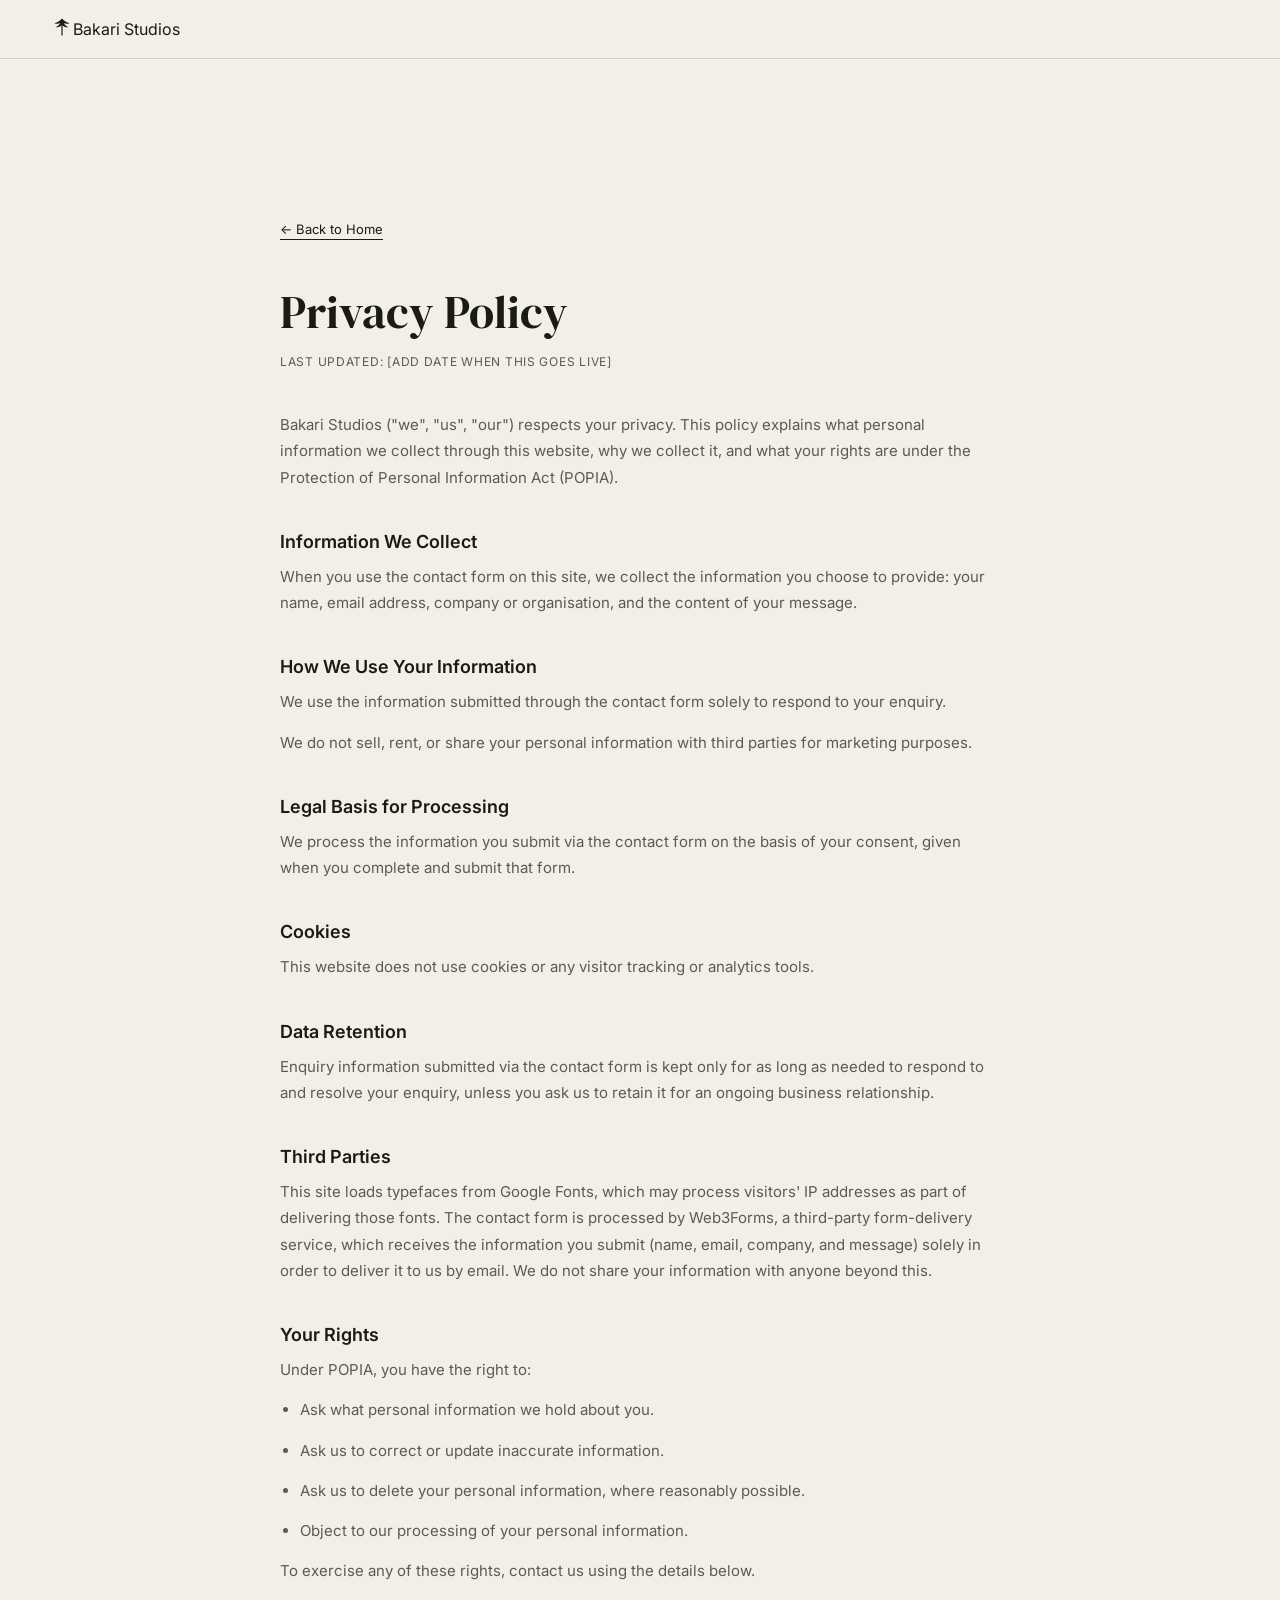
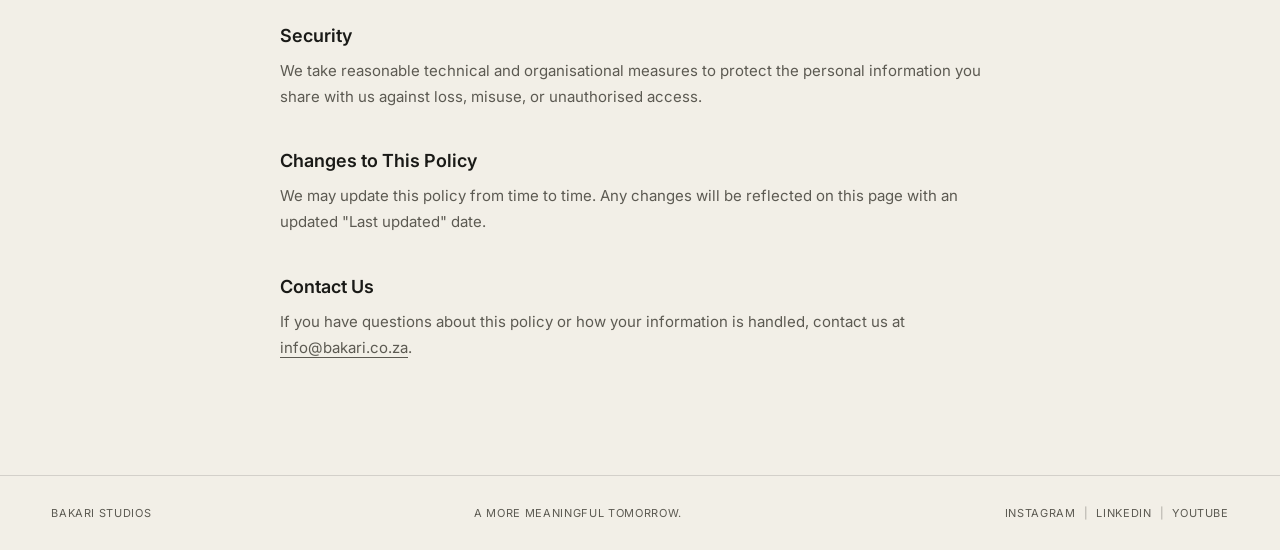
==== privacy-policy.html @ 75ba33b9 "Completed structure, responsiveness, navigation, animations, buttons" ====
<!DOCTYPE html>
<html lang="en">
<head>
<meta charset="UTF-8">
<meta name="viewport" content="width=device-width, initial-scale=1.0">
<title>Privacy Policy — Bakari Studios</title>
<meta name="robots" content="index, follow">
<link rel="preconnect" href="https://fonts.googleapis.com">
<link rel="preconnect" href="https://fonts.gstatic.com" crossorigin>
<link href="https://fonts.googleapis.com/css2?family=DM+Serif+Display&family=Inter:wght@400;500;600;700&display=swap" rel="stylesheet">
<link rel="stylesheet" href="styles.css">
<style>
  .policy-wrap{
    max-width:760px;
    margin:0 auto;
    padding:160px 20px 100px;
  }
  .policy-wrap h1{
    font-family:var(--serif);
    font-weight:400;
    font-size:clamp(32px,4vw,46px);
    margin-bottom:8px;
  }
  .policy-wrap .updated{
    font-size:12px;
    color:var(--ink-soft);
    text-transform:uppercase;
    letter-spacing:0.06em;
    margin-bottom:40px;
  }
  .policy-wrap h2{
    font-family:var(--sans);
    font-weight:600;
    font-size:18px;
    margin:40px 0 12px;
  }
  .policy-wrap p, .policy-wrap li{
    font-size:15px;
    line-height:1.75;
    color:var(--ink-soft);
    margin-bottom:14px;
  }
  .policy-wrap ul{padding-left:20px;margin-bottom:14px;}
  .back-link{
    display:inline-flex;
    align-items:center;
    gap:8px;
    margin-bottom:40px;
    font-size:13px;
    border-bottom:1px solid var(--ink);
    padding-bottom:2px;
  }
</style>
</head>
<body>

<header id="siteHeader" class="scrolled" style="position:relative;">
  <a href="index.html" class="logo">
    <span class="mark">
      <svg width="22" height="22" viewBox="0 0 26 26" fill="none" xmlns="http://www.w3.org/2000/svg">
        <path d="M13 3C10 6 8 8 4 8.5C6.5 9.5 9 9.3 11 8.2C9.8 10.5 8 12 5 13.2C8 13.6 11 12.6 13 10.5C15 12.6 18 13.6 21 13.2C18 12 16.2 10.5 15 8.2C17 9.3 19.5 9.5 22 8.5C18 8 16 6 13 3Z" fill="currentColor"/>
        <line x1="13" y1="9" x2="13" y2="23" stroke="currentColor" stroke-width="1.4"/>
      </svg>
    </span>
    <span class="name-block">
      <span>Bakari</span>
      <span>Studios</span>
    </span>
  </a>
</header>

<main class="policy-wrap">
  <a href="index.html" class="back-link">← Back to Home</a>

  <h1>Privacy Policy</h1>
  <p class="updated">Last updated: [Add date when this goes live]</p>

  <!--
    IMPORTANT — READ BEFORE PUBLISHING:
    This is a plain-language starting point based on general POPIA
    (Protection of Personal Information Act) principles, not a legal
    document. It has not been reviewed by a lawyer. Before this goes
    live for a real client business, it's worth having someone with
    South African data-protection expertise check it, especially the
    sections on legal basis, retention, and cross-border transfer.
  -->

  <p>Bakari Studios ("we", "us", "our") respects your privacy. This policy explains what personal information we collect through this website, why we collect it, and what your rights are under the Protection of Personal Information Act (POPIA).</p>

  <h2>Information We Collect</h2>
  <p>When you use the contact form on this site, we collect the information you choose to provide: your name, email address, company or organisation, and the content of your message.</p>

  <h2>How We Use Your Information</h2>
  <p>We use the information submitted through the contact form solely to respond to your enquiry.</p>
  <p>We do not sell, rent, or share your personal information with third parties for marketing purposes.</p>

  <h2>Legal Basis for Processing</h2>
  <p>We process the information you submit via the contact form on the basis of your consent, given when you complete and submit that form.</p>

  <h2>Cookies</h2>
  <p>This website does not use cookies or any visitor tracking or analytics tools.</p>

  <h2>Data Retention</h2>
  <p>Enquiry information submitted via the contact form is kept only for as long as needed to respond to and resolve your enquiry, unless you ask us to retain it for an ongoing business relationship.</p>

  <h2>Third Parties</h2>
  <p>This site loads typefaces from Google Fonts, which may process visitors' IP addresses as part of delivering those fonts. The contact form is processed by Web3Forms, a third-party form-delivery service, which receives the information you submit (name, email, company, and message) solely in order to deliver it to us by email. We do not share your information with anyone beyond this.</p>

  <h2>Your Rights</h2>
  <p>Under POPIA, you have the right to:</p>
  <ul>
    <li>Ask what personal information we hold about you.</li>
    <li>Ask us to correct or update inaccurate information.</li>
    <li>Ask us to delete your personal information, where reasonably possible.</li>
    <li>Object to our processing of your personal information.</li>
  </ul>
  <p>To exercise any of these rights, contact us using the details below.</p>

  <h2>Security</h2>
  <p>We take reasonable technical and organisational measures to protect the personal information you share with us against loss, misuse, or unauthorised access.</p>

  <h2>Changes to This Policy</h2>
  <p>We may update this policy from time to time. Any changes will be reflected on this page with an updated "Last updated" date.</p>

  <h2>Contact Us</h2>
  <p>If you have questions about this policy or how your information is handled, contact us at <a href="mailto:info@bakari.co.za" style="border-bottom:1px solid var(--ink-soft);">info@bakari.co.za</a>.</p>
</main>

<footer>
  <span>Bakari Studios</span>
  <span>A More Meaningful Tomorrow.</span>
  <span class="socials">
    <a href="#" target="_blank" rel="noopener">Instagram</a>
    <span class="sep">|</span>
    <a href="#" target="_blank" rel="noopener">LinkedIn</a>
    <span class="sep">|</span>
    <a href="#" target="_blank" rel="noopener">YouTube</a>
  </span>
</footer>

</body>
</html>
---- styles.css ----
:root{
  --cream:#f2efe7;
  --cream-deep:#e9e3d6;
  --ink:#1a1a17;
  --ink-soft:#5c5a52;
  --forest:#212f21;
  --forest-deep:#141d15;
  --line:rgba(26,26,23,0.14);
  --off-white:#f5f3ec;
  --sans:'Inter', sans-serif;
  --serif:'DM Serif Display', serif;
  --radius-btn:999px;
  --ease:cubic-bezier(.22,.9,.32,1);
}
*{margin:0;padding:0;box-sizing:border-box;}
html{scroll-behavior:smooth;}
body{
  background:var(--cream);
  color:var(--ink);
  font-family:var(--sans);
  -webkit-font-smoothing:antialiased;
  overflow-x:hidden;
}
a{color:inherit;text-decoration:none;}
img{display:block;max-width:100%;}
button{font-family:inherit;}

.eyebrow{
  font-family:var(--sans);
  font-size:11px;
  letter-spacing:0.14em;
  text-transform:uppercase;
  color:var(--ink-soft);
  font-weight:500;
}

/* Scroll-reveal */
.reveal{
  opacity:0;
  transform:translateY(28px);
  transition:opacity 0.9s var(--ease), transform 0.9s var(--ease);
}
.reveal.in{opacity:1;transform:translateY(0);}
.reveal-delay-1{transition-delay:0.08s;}
.reveal-delay-2{transition-delay:0.16s;}
.reveal-delay-3{transition-delay:0.24s;}

/* ---------- Header ---------- */
header{
  position:fixed;
  top:0; left:0; right:0;
  z-index:100;
  display:flex;
  align-items:center;
  justify-content:space-between;
  padding:26px clamp(20px,4vw,64px);
  background:transparent;
  transition:background 0.4s var(--ease), box-shadow 0.4s var(--ease), padding 0.4s var(--ease);
}
header.scrolled{
  background:rgba(242,239,231,0.92);
  backdrop-filter:blur(10px);
  box-shadow:0 1px 0 var(--line);
  padding:16px clamp(20px,4vw,64px);
}
header.scrolled .logo,
header.scrolled nav.links a:not(.cta-btn){color:var(--ink);}

.logo{
  display:flex;
  align-items:center;
  transition:color 0.4s ease;
}
.logo-img{
  height:34px;
  width:auto;
  display:block;
  /* brightness(0) then invert(1) forces the mark to pure white regardless of
     the source file's own color, so it reads clearly over the dark hero */
  filter:brightness(0) invert(1);
  transition:filter 0.4s ease;
}
header.scrolled .logo-img{
  filter:brightness(0); /* swaps to solid black once the header has a light background */
}
nav.links{display:flex;align-items:center;gap:38px;}
nav.links a:not(.cta-btn){
  font-size:13px;
  letter-spacing:0.03em;
  color:#f5f3ec;
  position:relative;
  padding:2px 0;
  transition:color 0.4s ease;
}
nav.links a:not(.cta-btn)::after{
  content:"";
  position:absolute;left:0;bottom:-2px;
  width:0; height:1px;
  background:currentColor;
  transition:width 0.3s var(--ease);
}
nav.links a:not(.cta-btn):hover::after{width:100%;}
.cta-btn{
  display:inline-flex;
  align-items:center;
  gap:8px;
  background:transparent;
  color:inherit;
  padding:10px 20px;
  border-radius:var(--radius-btn);
  border:1px solid currentColor;
  font-size:12px;
  font-weight:500;
  letter-spacing:0.08em;
  text-transform:uppercase;
  white-space:nowrap;
  transition:transform 0.3s var(--ease), background 0.3s ease, color 0.3s ease;
  cursor:pointer;
}
.cta-btn .arrow{display:inline-block;transition:transform 0.3s var(--ease);}
.cta-btn:hover{transform:translateY(-2px);}
.cta-btn:hover .arrow{transform:translateX(4px);}
header nav.links .cta-btn{color:#f5f3ec;}
header.scrolled nav.links .cta-btn{color:var(--ink);}
.nav-toggle{display:none;}

/* ---------- Hero ---------- */
#home{
  position:relative;
  height:100svh;
  min-height:600px;
  display:flex;
  align-items:flex-end;
  overflow:hidden;
  color:#f5f3ec;
}
.hero-media{position:absolute;inset:0;width:100%;height:100%;}
.hero-media video, .hero-fallback{
  position:absolute;inset:0;width:100%;height:100%;object-fit:cover;
}
.hero-fallback{
  background:
    radial-gradient(140% 100% at 15% 0%, rgba(80,95,68,0.55) 0%, rgba(20,25,17,0) 55%),
    linear-gradient(200deg, #3d4a34 0%, #232b1d 42%, #11150e 100%);
}
#home::after{
  content:"";
  position:absolute; inset:0;
  background:linear-gradient(180deg, rgba(8,10,6,0.18) 0%, rgba(8,10,6,0.35) 55%, rgba(6,8,5,0.78) 100%);
  z-index:1;
}
.hero-eyebrow{
  position:absolute;
  top:118px; left:clamp(20px,4vw,64px);
  z-index:2;
  font-size:11px;
  letter-spacing:0.18em;
  text-transform:uppercase;
  color:rgba(245,243,236,0.85);
}
.hero-inner{
  position:relative;
  z-index:2;
  width:100%;
  padding:0 clamp(20px,4vw,64px) 115px;
  display:flex;
  justify-content:space-between;
  align-items:flex-end;
  gap:40px;
}
.hero-headline{
  font-family:var(--serif);
  font-weight:400;
  font-size:clamp(50px, 9vw, 95px);
  line-height:1.02; 
  max-width:680px;
  letter-spacing:-0.005em;
}
.hero-headline span{display:block;overflow:hidden;}
.hero-headline span em{
  display:block;
  font-style:normal;
  transform:translateY(105%);
  animation:lineUp 1s var(--ease) forwards;
}
.hero-headline span:nth-child(1) em{animation-delay:0.15s;}
.hero-headline span:nth-child(2) em{animation-delay:0.28s;}
.hero-headline span:nth-child(3) em{animation-delay:0.41s;}
@keyframes lineUp{to{transform:translateY(0);}}
.hero-sub{
  font-size:15px;
  line-height:1.6;
  color:rgba(245,243,236,0.82);
  max-width:340px;
  margin-top:24px;
  opacity:0;
  animation:fadeIn 1s var(--ease) forwards;
  animation-delay:0.65s;
}
@keyframes fadeIn{to{opacity:1;}}
.hero-arrow-btn{
  display:inline-flex;
  align-items:center;
  gap:9px;
  margin-top:32px;
  border:1px solid rgba(245,243,236,0.5);
  border-radius:var(--radius-btn);
  padding:10px 20px;
  font-size:12px;
  font-weight:500;
  letter-spacing:0.08em;
  text-transform:uppercase;
  color:#f5f3ec;
  transition:background 0.3s ease, border-color 0.3s ease, transform 0.3s var(--ease);
  opacity:0;
  animation:fadeIn 1s var(--ease) forwards;
  animation-delay:0.8s;
}
.hero-arrow-btn:hover{background:rgba(245,243,236,0.12);border-color:rgba(245,243,236,0.9);transform:translateY(-2px);}
.hero-meta{
  text-align:right;
  font-size:11px;
  line-height:1.8;
  letter-spacing:0.06em;
  text-transform:uppercase;
  color:rgba(245,243,236,0.72);
  max-width:230px;
  opacity:0;
  animation:fadeIn 1s var(--ease) forwards;
  animation-delay:0.9s;
}
.hero-meta .credit{
  margin-top:16px;
  font-size:11px;
  color:rgba(245,243,236,0.5);
  letter-spacing:0.03em;
  text-transform:none;
  line-height:1.6;
}
.scroll-cue{
  position:absolute;
  bottom:26px; left:50%;
  transform:translateX(-50%);
  z-index:2;
  width:1px; height:34px;
  background:rgba(245,243,236,0.4);
  overflow:hidden;
}
.scroll-cue::after{
  content:"";
  position:absolute; top:-100%; left:0;
  width:100%; height:100%;
  background:#f5f3ec;
  animation:cueDrop 2s ease-in-out infinite;
}
@keyframes cueDrop{
  0%{top:-100%;}
  50%{top:0%;}
  100%{top:100%;}
}

/* ---------- Section shell ---------- */
section{padding:120px clamp(20px,4vw,64px);}
.section-inner{max-width:1320px;margin:0 auto;}

/* ---------- About ---------- */

#about{
  background:var(--cream);
}
.about-content{
  max-width:1000px;
}
.about-heading{
  font-family:var(--serif);
  font-weight:300;
  font-size:clamp(40px,5vw,70px);
  line-height:1.06;
  margin-top:40px;
  letter-spacing:-0.015em;
}
.about-copy{
  margin-top:70px;
  max-width:650px;
}
.about-copy p{
  font-size:16px;
  line-height:1.8;
  color:var(--ink-soft);
  max-width:620px;
}
.about-copy .explore{
  display:inline-flex;
  align-items:center;
  gap:8px;
  margin-top:28px;
  font-size:11px;
  font-weight:500;
  letter-spacing:0.08em;
  text-transform:uppercase;
  border-bottom:1px solid var(--ink);
  padding-bottom:4px;
}
.about-copy .explore .arrow{
  transition:transform 0.3s var(--ease);
}
.about-copy .explore:hover .arrow{
  transform:translateX(4px);
}


/* ---------- Services ---------- */

#services{
  background:var(--cream);
  padding-top:40px;
  scroll-margin-top:80px;
}
.services-block{
  max-width:1000px;
}
.service-list-simple{
  list-style:none;
  display:grid;
  grid-template-columns:1fr 1fr;
  column-gap:64px;
  border-bottom:1px solid var(--line);
}
.service-list-simple li{
  padding:18px 0;
  border-top:1px solid var(--line);
}
.service-list-simple li .num{
  font-size:12px;
  font-weight:500;
  letter-spacing:0.08em;
  color:var(--ink-soft);
  margin-right:10px;
  font-variant-numeric:tabular-nums;
}
.service-list-simple li .name{
  font-size:12px;
  font-weight:600;
  letter-spacing:0.08em;
  text-transform:uppercase;
  color:var(--ink);
}
.service-list-simple li .desc{
  display:block;
  margin-top:7px;
  margin-left:26px;
  font-size:13px;
  font-weight:400;
  letter-spacing:0;
  text-transform:none;
  color:var(--ink-soft);
  line-height:1.55;
  max-width:280px;
}

@media(max-width:860px){
  .about-top{grid-template-columns:1fr;gap:36px;padding-bottom:44px;margin-bottom:44px;}
  .service-list-simple{grid-template-columns:1fr;}
}

/* ---------- Work (3-up image grid, matching reference) ---------- */
#work{background:var(--cream);}
.work-head{
  display:flex;
  justify-content:space-between;
  align-items:baseline;
  margin-bottom:36px;
}
.work-head .view-all{
  font-size:11px;
  font-weight:500;
  letter-spacing:0.08em;
  text-transform:uppercase;
  display:inline-flex;
  align-items:center;
  gap:8px;
  color:var(--ink-soft);
  transition:color 0.3s ease;
}
.work-head .view-all .arrow{transition:transform 0.3s var(--ease);}
.work-head .view-all:hover{color:var(--ink);}
.work-head .view-all:hover .arrow{transform:translateX(4px);}

.work-grid{
  display:grid;
  grid-template-columns:repeat(3,1fr);
  gap:20px;
}
.work-card{
  position:relative;
  display:block;
  aspect-ratio:4/5;
  overflow:hidden;
  border-radius:2px;
  background:linear-gradient(160deg,#2b2b26,#131311);
}
.work-card .thumb{
  position:absolute;inset:0;width:100%;height:100%;object-fit:cover;
  transition:transform 0.7s var(--ease);
}
.work-card:hover .thumb{transform:scale(1.05);}
.work-card::after{
  content:"";
  position:absolute;inset:0;
  background:linear-gradient(180deg, rgba(0,0,0,0) 45%, rgba(0,0,0,0.78) 100%);
}
.work-card-info{
  position:absolute; left:0; right:0; bottom:0;
  z-index:2;
  padding:18px 20px;
  display:flex;
  justify-content:space-between;
  align-items:flex-end;
  gap:12px;
  color:#f5f3ec;
}
.work-card-info .title{
  font-size:13px;
  font-weight:700;
  letter-spacing:0.03em;
  text-transform:uppercase;
  margin-bottom:5px;
}
.work-card-info .subtitle{
  font-size:10.5px;
  letter-spacing:0.06em;
  text-transform:uppercase;
  color:rgba(245,243,236,0.75);
}
.play-icon-small{
  flex-shrink:0;
  width:32px; height:32px;
  border-radius:50%;
  border:1px solid rgba(245,243,236,0.7);
  display:flex;
  align-items:center;
  justify-content:center;
  transition:transform 0.3s var(--ease), background 0.3s ease, border-color 0.3s ease;
}
.play-icon-small svg{width:10px;height:10px;margin-left:1.5px;fill:#f5f3ec;}
.work-card:hover .play-icon-small{
  transform:scale(1.12);
  background:rgba(245,243,236,0.18);
  border-color:#f5f3ec;
}

@media(max-width:860px){
  .work-grid{grid-template-columns:1fr;}
}

/* ---------- Our Clients (marquee) ---------- */
#clients{
  background:var(--cream-deep);
  padding-top:88px;
  padding-bottom:88px;
}
.clients-label{max-width:1320px;margin:0 auto 40px;}
.marquee{
  overflow:hidden;
  -webkit-mask-image:linear-gradient(90deg, transparent, #000 8%, #000 92%, transparent);
  mask-image:linear-gradient(90deg, transparent, #000 8%, #000 92%, transparent);
}
.marquee-track{
  display:flex;
  width:max-content;
  animation:scrollLeft 32s linear infinite;
  will-change:transform;
}
.marquee:hover .marquee-track{animation-play-state:paused;}
@keyframes scrollLeft{
  from{transform:translateX(0);}
  to{transform:translateX(-50%);}
}
.client-logo{
  display:flex;
  align-items:center;
  justify-content:center;
  height:128px;
  padding:0 clamp(32px,4.5vw,60px);
  font-family:var(--sans);
  font-weight:700;
  font-size:14px;
  letter-spacing:0.03em;
  text-transform:uppercase;
  color:var(--ink-soft);
  white-space:nowrap;
  opacity:0.85;
}
.client-logo img{
  height:96px;
  width:auto;
}
.client-logo img.needs-invert{
  /* source file is a white mark on transparent — brightness(0) forces it to
     solid black so it reads clearly against this section's light background */
  filter:brightness(0);
}
/* Text placeholders above still stand in for clients whose logo files we
   don't have yet (Denosa, Black Crown). Replace each one the same way once
   supplied, e.g.:
   <div class="client-logo"><img src="assets/logos/denosa.png" alt="Denosa"></div>
   If a supplied file is a white mark on transparent rather than black, add
   class="needs-invert" to the <img> as done for Legends Barber above. */

/* ---------- Editorial CTA (image / dark panel / image) ---------- */
#editorial{padding:0;background:var(--cream);}
.editorial-grid{
  display:grid;
  grid-template-columns:1.1fr 1fr 0.9fr;
  min-height:520px;
}
.editorial-panel{
  position:relative;
  display:flex;
  padding:44px;
  overflow:hidden;
}
.editorial-image{
  align-items:flex-end;
  background:linear-gradient(180deg, rgba(10,12,8,0.05) 40%, rgba(8,10,6,0.72) 100%),
             radial-gradient(120% 90% at 20% 15%, #4a5640 0%, #232b1d 55%, #0f130e 100%);
  color:#f5f3ec;
}
.editorial-image.material{
  background:linear-gradient(180deg, rgba(10,12,8,0.02) 45%, rgba(8,10,6,0.55) 100%),
             radial-gradient(110% 90% at 75% 20%, #5c5346 0%, #2c2620 55%, #131110 100%);
}
.editorial-image .statement{
  font-family:var(--serif);
  font-weight:400;
  font-size:clamp(22px,2.4vw,30px);
  line-height:1.3;
  max-width:280px;
}
.editorial-cta{
  background:linear-gradient(165deg, #26331f 0%, #131c10 100%);
  color:var(--off-white);
  flex-direction:column;
  justify-content:center;
  text-align:left;
}
.editorial-cta .eyebrow{color:rgba(245,243,236,0.65);}
.editorial-cta h3{
  font-family:var(--serif);
  font-weight:400;
  font-size:clamp(28px,3.2vw,40px);
  line-height:1.16;
  margin:16px 0 26px;
}
@media(max-width:960px){
  .editorial-grid{grid-template-columns:1fr;min-height:auto;}
  .editorial-panel{min-height:280px;padding:36px;}
}

/* ---------- Contact ---------- */
#contact{padding:0;background:var(--forest);}
.contact-grid{
  display:grid;
  grid-template-columns:1fr 1.1fr;
  min-height:640px;
}
.contact-left{
  position:relative;
  padding:96px 64px;
  display:flex;
  flex-direction:column;
  justify-content:center;
  color:var(--off-white);
  background:linear-gradient(165deg, #26331f 0%, #141c11 100%);
}
.contact-left .eyebrow{color:rgba(245,243,236,0.65);}
.contact-left h2{
  font-family:var(--serif);
  font-weight:400;
  font-size:clamp(32px,4vw,48px);
  line-height:1.14;
  margin:18px 0 24px;
}
.contact-left p{
  font-size:15px;
  line-height:1.7;
  color:rgba(245,243,236,0.72);
  max-width:360px;
  margin-bottom:32px;
}
.contact-left .direct-email{
  margin-top:28px;
  font-size:13px;
  line-height:1.8;
  color:rgba(245,243,236,0.55);
}
.contact-left .direct-email a{
  border-bottom:1px solid rgba(245,243,236,0.4);
  padding-bottom:1px;
}

.contact-right{
  background:var(--off-white);
  padding:96px 64px;
  display:flex;
  align-items:center;
}
form.contact-form{width:100%;max-width:440px;}
.form-row{margin-bottom:26px;}
.form-row label{
  display:block;
  font-size:11px;
  letter-spacing:0.08em;
  text-transform:uppercase;
  color:var(--ink-soft);
  margin-bottom:10px;
}
.form-row input, .form-row textarea{
  width:100%;
  border:none;
  border-bottom:1px solid var(--line);
  background:transparent;
  font-family:var(--sans);
  font-size:15px;
  color:var(--ink);
  padding:8px 2px;
  transition:border-color 0.3s ease;
}
.form-row textarea{resize:vertical;min-height:70px;}
.form-row input:focus, .form-row textarea:focus{
  outline:none;
  border-bottom-color:var(--ink);
}
.form-row input::placeholder, .form-row textarea::placeholder{color:rgba(26,26,23,0.32);}
.form-submit{
  margin-top:8px;
  background:transparent;
  color:var(--ink);
  border:1px solid var(--ink);
  border-radius:var(--radius-btn);
  padding:11px 24px;
  font-size:12px;
  font-weight:500;
  letter-spacing:0.08em;
  text-transform:uppercase;
  cursor:pointer;
  display:inline-flex;
  align-items:center;
  gap:8px;
  transition:background 0.3s ease, color 0.3s ease, transform 0.3s var(--ease);
}
.form-submit .arrow{display:inline-block;transition:transform 0.3s var(--ease);}
.form-submit:hover{background:var(--ink);color:var(--off-white);transform:translateY(-2px);}
.form-submit:hover .arrow{transform:translateX(4px);}
.form-status{
  margin-top:16px;
  font-size:13px;
  line-height:1.6;
  min-height:1.2em;
}
.form-status.success{color:#3a6b3a;}
.form-status.error{color:#a1453a;}
.form-submit:disabled{opacity:0.6;cursor:default;}

@media(max-width:900px){
  .contact-grid{grid-template-columns:1fr;min-height:auto;}
  .contact-left, .contact-right{padding:64px clamp(20px,6vw,64px);}
}

/* ---------- Footer ---------- */
footer{
  background:var(--cream);
  padding:30px clamp(20px,4vw,64px);
  display:flex;
  justify-content:space-between;
  align-items:center;
  border-top:1px solid var(--line);
  font-size:11px;
  letter-spacing:0.06em;
  text-transform:uppercase;
  color:var(--ink-soft);
  flex-wrap:wrap;
  gap:14px;
}
footer span{font-family:var(--sans);}
footer .socials{display:flex;gap:8px;align-items:center;}
footer .socials a:hover{color:var(--ink);}
footer .socials .sep{opacity:0.5;}
.work-page {
  background: var(--cream);
}


/* ---------- Work Hero ---------- */

.work-hero {
  min-height: 68vh;
  padding: 180px clamp(20px, 4vw, 64px) 100px;
  display: flex;
  align-items: flex-end;
  background: var(--cream);
}
.work-hero-inner {
  width: 100%;
  max-width: 1320px;
  margin: 0 auto;
}
.work-page-heading {
  font-family: var(--serif);
  font-weight: 400;
  font-size: clamp(50px, 8vw, 100px);
  line-height: 0.98;
  letter-spacing: -0.02em;
  margin-top: 34px;
  max-width: 900px;
}
.work-page-intro {
  max-width: 430px;
  margin-top: 38px;
  margin-left: auto;
  margin-right: 10%;
  font-size: 15px;
  line-height: 1.7;
  color: var(--ink-soft);
}

/* ---------- All Work ---------- */

.all-work {
  padding-top: 80px;
  background: var(--cream-deep);
}
.all-work-inner {
  max-width: 1320px;
  margin: 0 auto;
}
.all-work-heading {
  margin-bottom: 40px;
}

/* ---------- Project Grid ---------- */

.all-work-grid {
  display: grid;
  grid-template-columns: repeat(2, 1fr);
  gap: 70px 24px;
}


/* ---------- Project Card ---------- */

.large-work-card {
  display: block;
  color: var(--ink);
}

.large-work-image {
  position: relative;
  width: 100%;
  aspect-ratio: 4 / 5;
  overflow: hidden;
  background: #25251f;
}

.large-work-image img {
  width: 100%;
  height: 100%;
  object-fit: cover;
  transition: transform 0.8s var(--ease);
}

.large-work-card:hover .large-work-image img {
  transform: scale(1.04);
}


/* Temporary visual backgrounds
   Replace these with real project images later. */

.legends-image {
  background:
    linear-gradient(
      160deg,
      #3a2f26 0%,
      #211b17 50%,
      #12100e 100%
    );
}

.fat-cats-image {
  background:
    linear-gradient(
      160deg,
      #263528 0%,
      #172219 50%,
      #0d120e 100%
    );
}


/* ---------- Project Information ---------- */

.large-work-info {
  display: flex;
  justify-content: space-between;
  align-items: flex-start;
  gap: 20px;
  padding: 20px 2px 0;
}
.project-number {
  display: block;
  font-size: 10px;
  letter-spacing: 0.1em;
  color: var(--ink-soft);
  margin-bottom: 10px;
}
.large-work-info h2 {
  font-family: var(--serif);
  font-weight: 400;
  font-size: clamp(25px, 3vw, 38px);
  line-height: 1.05;
}
.large-work-info p {
  margin-top: 8px;
  font-size: 11px;
  letter-spacing: 0.07em;
  text-transform: uppercase;
  color: var(--ink-soft);
}
.project-arrow {
  display: flex;
  align-items: center;
  justify-content: center;
  width: 40px;
  height: 40px;
  border: 1px solid var(--line);
  border-radius: 50%;
  flex-shrink: 0;
  font-size: 16px;
  transition:
    transform 0.3s var(--ease),
    background 0.3s ease;
}
.large-work-card:hover .project-arrow {
  transform: translate(3px, -3px);
  background: var(--cream);
}


/* ---------- Work CTA ---------- */

.work-cta {
  background: var(--forest);
  color: var(--off-white);
  padding: 150px clamp(20px, 4vw, 64px);
}
.work-cta-inner {
  max-width: 1320px;
  margin: 0 auto;
}
.work-cta .eyebrow {
  color: rgba(245,243,236,0.6);
}
.work-cta h2 {
  font-family: var(--serif);
  font-weight: 400;
  font-size: clamp(40px, 6vw, 80px);
  line-height: 1.02;
  letter-spacing: -0.015em;
  margin: 28px 0 42px;
  max-width: 900px;
}
.work-cta .cta-btn {
  color: var(--off-white);
}


/* ---------- Work Page Header ---------- */

/*
   The Work page starts with a cream background rather than
   the dark homepage hero, so the header needs dark text.
*/

.work-page header {
  background: rgba(242,239,231,0.92);
  backdrop-filter: blur(10px);
  box-shadow: 0 1px 0 var(--line);
  padding: 16px clamp(20px,4vw,64px);
}

.work-page header .logo-img {
  filter: brightness(0);
}
.work-page header nav.links a:not(.cta-btn) {
  color: var(--ink);
}
.work-page header nav.links .cta-btn {
  color: var(--ink);
}


/* ---------- Work Page Mobile ---------- */

@media (max-width: 860px) {

  .work-hero {
    min-height: 65vh;
    padding: 150px 20px 70px;
  }
  .work-page-heading {
    font-size: clamp(54px, 15vw, 78px);
  }
  .work-page-intro {
    margin: 34px 0 0;
    max-width: 340px;
  }
  .all-work {
    padding-top: 60px;
  }
  .all-work-grid {
    grid-template-columns: 1fr;
    gap: 55px;
  }
  .large-work-info h2 {
    font-size: 30px;
  }
  .work-cta {
    padding: 100px 20px;
  }
  .work-cta h2 {
    font-size: clamp(45px, 12vw, 65px);
  }
}

/* ---------- Mobile header / nav ---------- */
@media (max-width:860px){
  nav.links{
    position:fixed;
    top:0; right:0;
    height:100vh;
    width:min(80vw,340px);
    background:var(--cream);
    flex-direction:column;
    align-items:flex-start;
    justify-content:center;
    gap:28px;
    padding:40px 34px;
    transform:translateX(100%);
    transition:transform 0.4s var(--ease);
    box-shadow:-10px 0 34px rgba(0,0,0,0.1);
  }
  nav.links.open{transform:translateX(0);}
  nav.links a:not(.cta-btn){font-size:19px;color:var(--ink) !important;}
  nav.links .cta-btn{margin-top:14px;color:var(--ink) !important;}
  .nav-toggle{
    display:flex;flex-direction:column;gap:5px;
    background:none;border:none;cursor:pointer;
    z-index:110;padding:6px;
  }
  .nav-toggle span{width:22px;height:1.5px;background:#f5f3ec;display:block;transition:transform 0.3s ease, opacity 0.3s ease, background 0.3s ease;}
  header.scrolled .nav-toggle span{background:var(--ink);}
  .nav-toggle.forced-dark span{background:var(--ink);}
  .nav-toggle.open span{background:var(--ink) !important;}
  .nav-toggle.open span:nth-child(1){transform:translateY(6.5px) rotate(45deg);}
  .nav-toggle.open span:nth-child(2){opacity:0;}
  .nav-toggle.open span:nth-child(3){transform:translateY(-6.5px) rotate(-45deg);}

  section{padding:80px 20px;}
  .hero-inner{ flex-direction:column;align-items:flex-start;gap:24px;padding-bottom:80px;}
  .hero-meta{text-align:left;}
  .hero-eyebrow{top:96px;}
}

@media (prefers-reduced-motion:reduce){
  html{scroll-behavior:auto;}
  .marquee-track{animation:none;}
  .hero-headline span em{animation:none;transform:none;}
  .hero-sub,.hero-arrow-btn,.hero-meta{animation:none;opacity:1;}
  .reveal{opacity:1;transform:none;transition:none;}
  *{transition:none !important;}
}

/* ---------- Mobile About / Services ---------- */

@media(max-width:860px){

  .about-heading{
    font-size:clamp(40px,10vw,58px);
  }

  .about-copy{
    margin-top:42px;
  }

  #services{
    padding-top:20px;
  }

  .service-list-simple{
    grid-template-columns:1fr;
  }

}
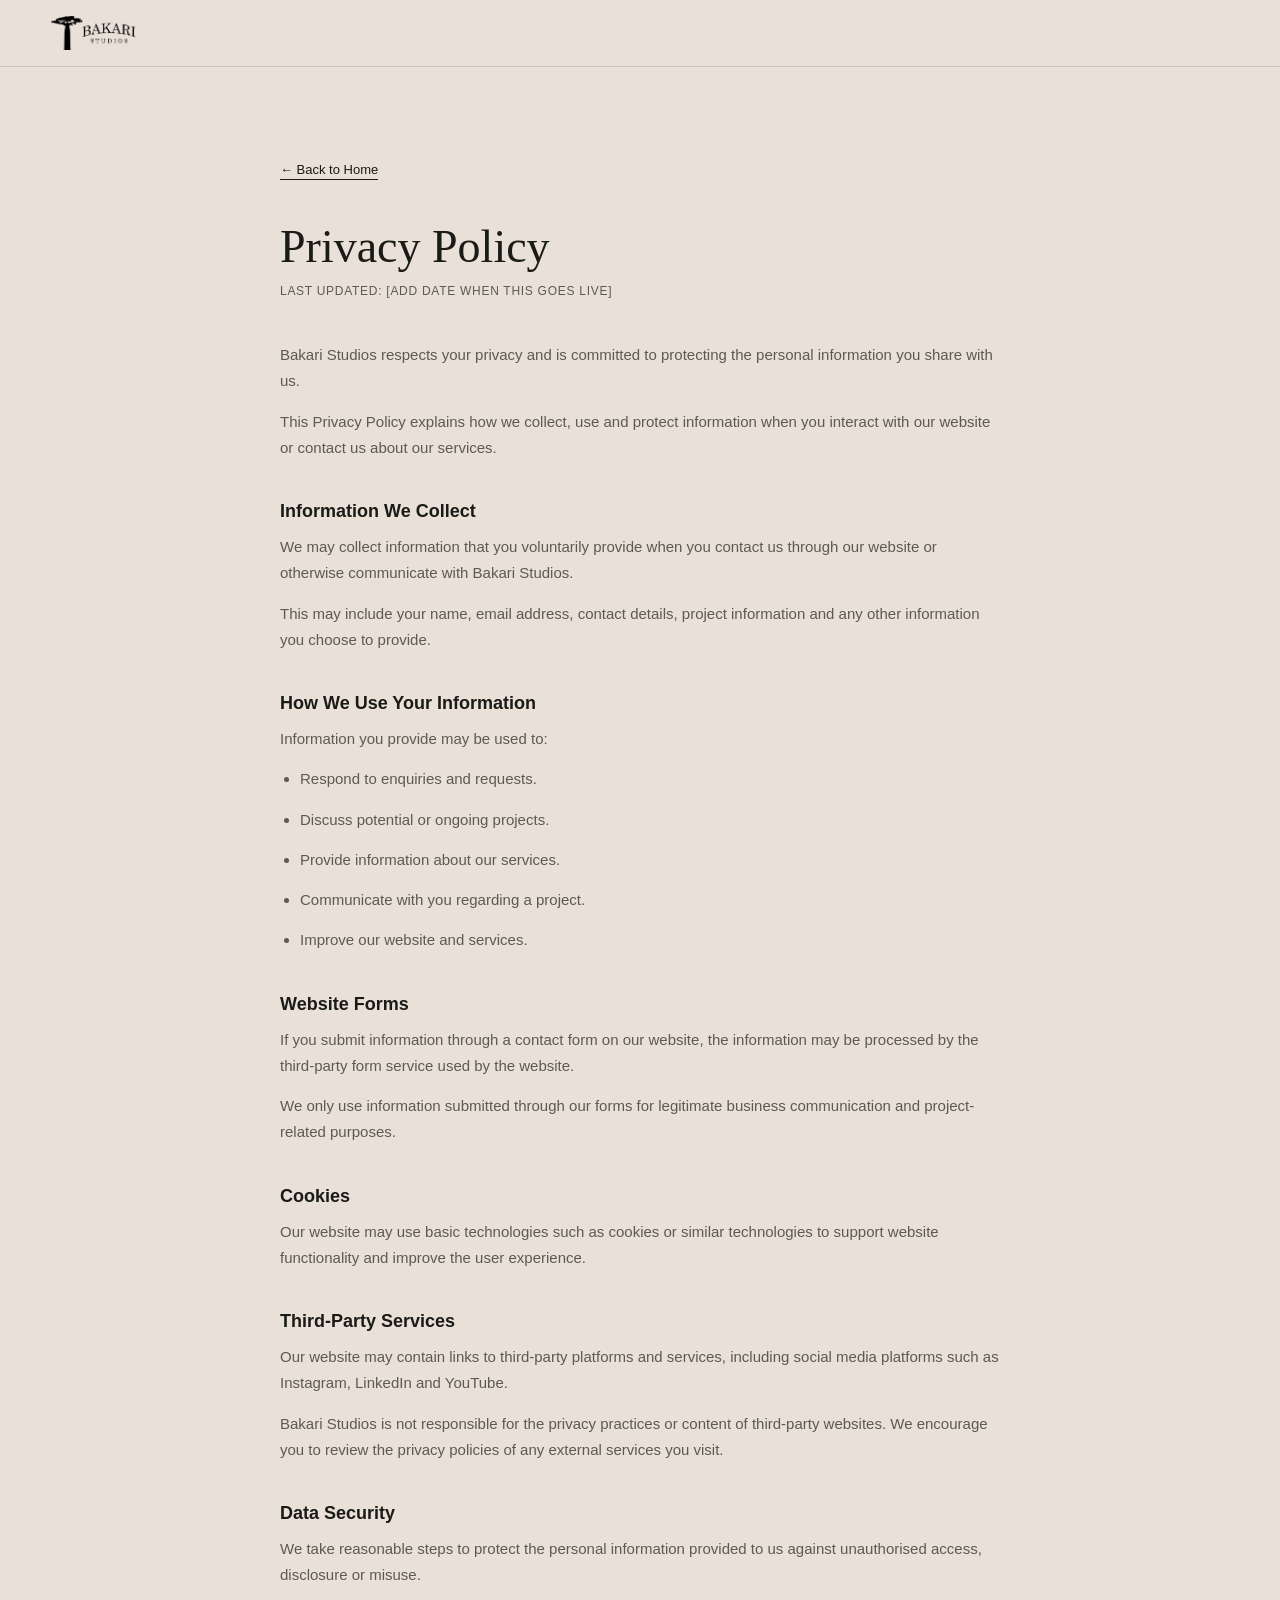
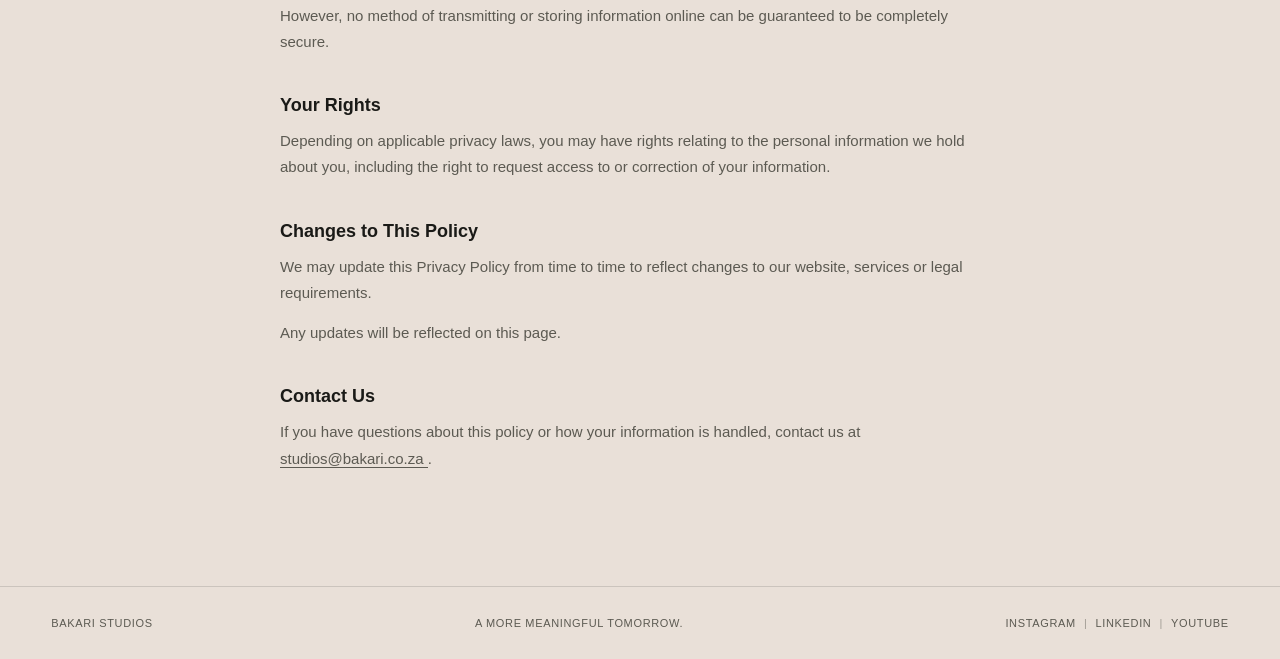
==== commit e4fc8d49: "refined CTA and contact section" ====
--- a/privacy-policy.html
+++ b/privacy-policy.html
@@ -1,142 +1,266 @@
 <!DOCTYPE html>
 <html lang="en">
 <head>
-<meta charset="UTF-8">
-<meta name="viewport" content="width=device-width, initial-scale=1.0">
-<title>Privacy Policy — Bakari Studios</title>
-<meta name="robots" content="index, follow">
-<link rel="preconnect" href="https://fonts.googleapis.com">
-<link rel="preconnect" href="https://fonts.gstatic.com" crossorigin>
-<link href="https://fonts.googleapis.com/css2?family=DM+Serif+Display&family=Inter:wght@400;500;600;700&display=swap" rel="stylesheet">
-<link rel="stylesheet" href="styles.css">
-<style>
-  .policy-wrap{
-    max-width:760px;
-    margin:0 auto;
-    padding:160px 20px 100px;
-  }
-  .policy-wrap h1{
-    font-family:var(--serif);
-    font-weight:400;
-    font-size:clamp(32px,4vw,46px);
-    margin-bottom:8px;
-  }
-  .policy-wrap .updated{
-    font-size:12px;
-    color:var(--ink-soft);
-    text-transform:uppercase;
-    letter-spacing:0.06em;
-    margin-bottom:40px;
-  }
-  .policy-wrap h2{
-    font-family:var(--sans);
-    font-weight:600;
-    font-size:18px;
-    margin:40px 0 12px;
-  }
-  .policy-wrap p, .policy-wrap li{
-    font-size:15px;
-    line-height:1.75;
-    color:var(--ink-soft);
-    margin-bottom:14px;
-  }
-  .policy-wrap ul{padding-left:20px;margin-bottom:14px;}
-  .back-link{
-    display:inline-flex;
-    align-items:center;
-    gap:8px;
-    margin-bottom:40px;
-    font-size:13px;
-    border-bottom:1px solid var(--ink);
-    padding-bottom:2px;
-  }
-</style>
+  <meta charset="UTF-8">
+  <meta name="viewport" content="width=device-width, initial-scale=1.0">
+
+  <title>Privacy Policy | Bakari Studios</title>
+
+  <meta
+    name="description"
+    content="Privacy Policy for Bakari Studios."
+  >
+
+  <link rel="stylesheet" href="styles.css">
+  <link
+    rel="icon"
+    type="image/png"
+    href="assets/logos/bakari-favicon.png"
+  >
 </head>
-<body>
-
-<header id="siteHeader" class="scrolled" style="position:relative;">
-  <a href="index.html" class="logo">
-    <span class="mark">
-      <svg width="22" height="22" viewBox="0 0 26 26" fill="none" xmlns="http://www.w3.org/2000/svg">
-        <path d="M13 3C10 6 8 8 4 8.5C6.5 9.5 9 9.3 11 8.2C9.8 10.5 8 12 5 13.2C8 13.6 11 12.6 13 10.5C15 12.6 18 13.6 21 13.2C18 12 16.2 10.5 15 8.2C17 9.3 19.5 9.5 22 8.5C18 8 16 6 13 3Z" fill="currentColor"/>
-        <line x1="13" y1="9" x2="13" y2="23" stroke="currentColor" stroke-width="1.4"/>
-      </svg>
+
+<body class="privacy-page">
+
+  <!-- HEADER -->
+  <header id="siteHeader">
+
+    <a
+      href="index.html"
+      class="logo"
+      aria-label="Bakari Studios home"
+    >
+      <img
+        src="assets/logos/bakari-logo-horizontal-white.png"
+        alt="Bakari Studios"
+        class="logo-img"
+      >
+    </a>
+
+    <!-- <nav class="links" id="navLinks">
+
+      <a href="index.html" data-close>
+        Home
+      </a>
+
+      <a href="index.html#about" data-close>
+        About
+      </a>
+
+      <a href="work.html" data-close>
+        Work
+      </a>
+
+      <a
+        href="index.html#contact"
+        class="cta-btn"
+        data-close
+      >
+        Let's Create <span class="arrow">→</span>
+      </a>
+
+    </nav> -->
+
+    <button
+      class="nav-toggle"
+      id="navToggle"
+      aria-label="Toggle menu"
+      aria-expanded="false"
+    >
+      <span></span>
+      <span></span>
+    </button>
+
+  </header>
+
+
+  <!-- PRIVACY POLICY -->
+  <main class="policy-wrap">
+
+    <a
+      href="index.html"
+      class="back-link"
+    >
+      ← Back to Home
+    </a>
+
+    <h1>Privacy Policy</h1>
+
+    <p class="updated">
+      Last updated: [Add date when this goes live]
+    </p>
+
+
+    <p>
+      Bakari Studios respects your privacy and is committed to protecting
+      the personal information you share with us.
+    </p>
+
+    <p>
+      This Privacy Policy explains how we collect, use and protect
+      information when you interact with our website or contact us
+      about our services.
+    </p>
+
+
+    <h2>Information We Collect</h2>
+
+    <p>
+      We may collect information that you voluntarily provide when you
+      contact us through our website or otherwise communicate with
+      Bakari Studios.
+    </p>
+
+    <p>
+      This may include your name, email address, contact details,
+      project information and any other information you choose to
+      provide.
+    </p>
+
+
+    <h2>How We Use Your Information</h2>
+
+    <p>
+      Information you provide may be used to:
+    </p>
+
+    <ul>
+      <li>Respond to enquiries and requests.</li>
+      <li>Discuss potential or ongoing projects.</li>
+      <li>Provide information about our services.</li>
+      <li>Communicate with you regarding a project.</li>
+      <li>Improve our website and services.</li>
+    </ul>
+
+
+    <h2>Website Forms</h2>
+
+    <p>
+      If you submit information through a contact form on our website,
+      the information may be processed by the third-party form service
+      used by the website.
+    </p>
+
+    <p>
+      We only use information submitted through our forms for legitimate
+      business communication and project-related purposes.
+    </p>
+
+
+    <h2>Cookies</h2>
+
+    <p>
+      Our website may use basic technologies such as cookies or similar
+      technologies to support website functionality and improve the
+      user experience.
+    </p>
+
+
+    <h2>Third-Party Services</h2>
+
+    <p>
+      Our website may contain links to third-party platforms and
+      services, including social media platforms such as Instagram,
+      LinkedIn and YouTube.
+    </p>
+
+    <p>
+      Bakari Studios is not responsible for the privacy practices or
+      content of third-party websites. We encourage you to review the
+      privacy policies of any external services you visit.
+    </p>
+
+
+    <h2>Data Security</h2>
+
+    <p>
+      We take reasonable steps to protect the personal information
+      provided to us against unauthorised access, disclosure or misuse.
+    </p>
+
+    <p>
+      However, no method of transmitting or storing information online
+      can be guaranteed to be completely secure.
+    </p>
+
+
+    <h2>Your Rights</h2>
+
+    <p>
+      Depending on applicable privacy laws, you may have rights relating
+      to the personal information we hold about you, including the right
+      to request access to or correction of your information.
+    </p>
+
+
+    <h2>Changes to This Policy</h2>
+
+    <p>
+      We may update this Privacy Policy from time to time to reflect
+      changes to our website, services or legal requirements.
+    </p>
+
+    <p>
+      Any updates will be reflected on this page.
+    </p>
+
+
+    <h2>Contact Us</h2>
+
+    <p>
+      If you have questions about this policy or how your information
+      is handled, contact us at
+      <a
+        href="mailto:studios@bakari.co.za"
+        style="border-bottom:1px solid var(--ink-soft);"
+      >
+        studios@bakari.co.za
+      </a>.
+    </p>
+
+  </main>
+
+
+  <!-- FOOTER -->
+  <footer>
+
+    <span>
+      Bakari Studios
     </span>
-    <span class="name-block">
-      <span>Bakari</span>
-      <span>Studios</span>
+
+    <span>
+      A More Meaningful Tomorrow.
     </span>
-  </a>
-</header>
-
-<main class="policy-wrap">
-  <a href="index.html" class="back-link">← Back to Home</a>
-
-  <h1>Privacy Policy</h1>
-  <p class="updated">Last updated: [Add date when this goes live]</p>
-
-  <!--
-    IMPORTANT — READ BEFORE PUBLISHING:
-    This is a plain-language starting point based on general POPIA
-    (Protection of Personal Information Act) principles, not a legal
-    document. It has not been reviewed by a lawyer. Before this goes
-    live for a real client business, it's worth having someone with
-    South African data-protection expertise check it, especially the
-    sections on legal basis, retention, and cross-border transfer.
-  -->
-
-  <p>Bakari Studios ("we", "us", "our") respects your privacy. This policy explains what personal information we collect through this website, why we collect it, and what your rights are under the Protection of Personal Information Act (POPIA).</p>
-
-  <h2>Information We Collect</h2>
-  <p>When you use the contact form on this site, we collect the information you choose to provide: your name, email address, company or organisation, and the content of your message.</p>
-
-  <h2>How We Use Your Information</h2>
-  <p>We use the information submitted through the contact form solely to respond to your enquiry.</p>
-  <p>We do not sell, rent, or share your personal information with third parties for marketing purposes.</p>
-
-  <h2>Legal Basis for Processing</h2>
-  <p>We process the information you submit via the contact form on the basis of your consent, given when you complete and submit that form.</p>
-
-  <h2>Cookies</h2>
-  <p>This website does not use cookies or any visitor tracking or analytics tools.</p>
-
-  <h2>Data Retention</h2>
-  <p>Enquiry information submitted via the contact form is kept only for as long as needed to respond to and resolve your enquiry, unless you ask us to retain it for an ongoing business relationship.</p>
-
-  <h2>Third Parties</h2>
-  <p>This site loads typefaces from Google Fonts, which may process visitors' IP addresses as part of delivering those fonts. The contact form is processed by Web3Forms, a third-party form-delivery service, which receives the information you submit (name, email, company, and message) solely in order to deliver it to us by email. We do not share your information with anyone beyond this.</p>
-
-  <h2>Your Rights</h2>
-  <p>Under POPIA, you have the right to:</p>
-  <ul>
-    <li>Ask what personal information we hold about you.</li>
-    <li>Ask us to correct or update inaccurate information.</li>
-    <li>Ask us to delete your personal information, where reasonably possible.</li>
-    <li>Object to our processing of your personal information.</li>
-  </ul>
-  <p>To exercise any of these rights, contact us using the details below.</p>
-
-  <h2>Security</h2>
-  <p>We take reasonable technical and organisational measures to protect the personal information you share with us against loss, misuse, or unauthorised access.</p>
-
-  <h2>Changes to This Policy</h2>
-  <p>We may update this policy from time to time. Any changes will be reflected on this page with an updated "Last updated" date.</p>
-
-  <h2>Contact Us</h2>
-  <p>If you have questions about this policy or how your information is handled, contact us at <a href="mailto:info@bakari.co.za" style="border-bottom:1px solid var(--ink-soft);">info@bakari.co.za</a>.</p>
-</main>
-
-<footer>
-  <span>Bakari Studios</span>
-  <span>A More Meaningful Tomorrow.</span>
-  <span class="socials">
-    <a href="#" target="_blank" rel="noopener">Instagram</a>
-    <span class="sep">|</span>
-    <a href="#" target="_blank" rel="noopener">LinkedIn</a>
-    <span class="sep">|</span>
-    <a href="#" target="_blank" rel="noopener">YouTube</a>
-  </span>
-</footer>
-
-</body>
-</html>
+
+    <span class="socials">
+
+      <a
+        href="https://www.instagram.com/bakari_studios"
+        target="_blank"
+        rel="noopener"
+      >
+        Instagram
+      </a>
+
+      <span class="sep">|</span>
+
+      <a
+        href="#"
+        target="_blank"
+        rel="noopener"
+      >
+        LinkedIn
+      </a>
+
+      <span class="sep">|</span>
+
+      <a
+        href="#"
+        target="_blank"
+        rel="noopener"
+      >
+        YouTube
+      </a>
+
+    </span>
+
+  </footer>
--- a/styles.css
+++ b/styles.css
@@ -1,5 +1,5 @@
 :root{
-  --cream:#f2efe7;
+  --cream:#E9E0D8;
   --cream-deep:#e9e3d6;
   --ink:#1a1a17;
   --ink-soft:#5c5a52;
@@ -58,7 +58,7 @@
   transition:background 0.4s var(--ease), box-shadow 0.4s var(--ease), padding 0.4s var(--ease);
 }
 header.scrolled{
-  background:rgba(242,239,231,0.92);
+  background:rgba(233,224,216,0.92);
   backdrop-filter:blur(10px);
   box-shadow:0 1px 0 var(--line);
   padding:16px clamp(20px,4vw,64px);
@@ -172,11 +172,11 @@
   font-family:var(--serif);
   font-weight:400;
   font-size:clamp(50px, 9vw, 95px);
-  line-height:1.02; 
+  line-height:1.15;
   max-width:680px;
   letter-spacing:-0.005em;
 }
-.hero-headline span{display:block;overflow:hidden;}
+.hero-headline span{display:block;overflow:hidden;padding-bottom:0.1em;margin-bottom:-0.1em;}
 .hero-headline span em{
   display:block;
   font-style:normal;
@@ -394,7 +394,7 @@
 .work-card{
   position:relative;
   display:block;
-  aspect-ratio:4/5;
+  aspect-ratio:16/9;
   overflow:hidden;
   border-radius:2px;
   background:linear-gradient(160deg,#2b2b26,#131311);
@@ -455,7 +455,7 @@
 
 /* ---------- Our Clients (marquee) ---------- */
 #clients{
-  background:var(--cream-deep);
+  background:#E0D4C7;
   padding-top:88px;
   padding-bottom:88px;
 }
@@ -588,16 +588,37 @@
   max-width:360px;
   margin-bottom:32px;
 }
-.contact-left .direct-email{
-  margin-top:28px;
-  font-size:13px;
-  line-height:1.8;
-  color:rgba(245,243,236,0.55);
-}
-.contact-left .direct-email a{
+.contact-details{
+  margin-top:8px;
+  display:flex;
+  flex-direction:column;
+  gap:14px;
+}
+.contact-detail-link{
+  display:inline-flex;
+  align-items:center;
+  gap:10px;
+  width:fit-content;
+  font-size:14px;
+  color:rgba(245,243,236,0.72);
+}
+.contact-detail-link span{
   border-bottom:1px solid rgba(245,243,236,0.4);
   padding-bottom:1px;
-}
+  transition:color 0.3s var(--ease), border-color 0.3s var(--ease);
+}
+.contact-detail-link:hover span{
+  color:rgba(245,243,236,0.95);
+  border-color:rgba(245,243,236,0.8);
+}
+.contact-detail-icon{
+  width:16px;
+  height:16px;
+  flex-shrink:0;
+  color:rgba(245,243,236,0.6);
+  transition:color 0.3s var(--ease);
+}
+.contact-detail-link:hover .contact-detail-icon{color:rgba(245,243,236,0.95);}
 
 .contact-right{
   background:var(--off-white);
@@ -605,7 +626,7 @@
   display:flex;
   align-items:center;
 }
-form.contact-form{width:100%;max-width:440px;}
+form.contact-form{width:100%;max-width:440px;scroll-margin-top:100px;}
 .form-row{margin-bottom:26px;}
 .form-row label{
   display:block;
@@ -694,8 +715,8 @@
 /* ---------- Work Hero ---------- */
 
 .work-hero {
-  min-height: 68vh;
-  padding: 180px clamp(20px, 4vw, 64px) 100px;
+  min-height: auto;
+  padding: 150px clamp(20px, 4vw, 64px) 60px;
   display: flex;
   align-items: flex-end;
   background: var(--cream);
@@ -708,17 +729,17 @@
 .work-page-heading {
   font-family: var(--serif);
   font-weight: 400;
-  font-size: clamp(50px, 8vw, 100px);
-  line-height: 0.98;
+  font-size: clamp(38px, 5vw, 64px);
+  line-height: 1.05;
   letter-spacing: -0.02em;
-  margin-top: 34px;
-  max-width: 900px;
+  margin-top: 22px;
+  max-width: 700px;
 }
 .work-page-intro {
-  max-width: 430px;
-  margin-top: 38px;
-  margin-left: auto;
-  margin-right: 10%;
+  max-width: 460px;
+  margin-top: 22px;
+  margin-left: 0;
+  margin-right: 0;
   font-size: 15px;
   line-height: 1.7;
   color: var(--ink-soft);
@@ -727,23 +748,24 @@
 /* ---------- All Work ---------- */
 
 .all-work {
-  padding-top: 80px;
-  background: var(--cream-deep);
+  padding-top: 40px;
+  padding-bottom: 90px;
+  background: var(--cream);
 }
 .all-work-inner {
   max-width: 1320px;
   margin: 0 auto;
 }
 .all-work-heading {
-  margin-bottom: 40px;
+  margin-bottom: 28px;
 }
 
 /* ---------- Project Grid ---------- */
 
 .all-work-grid {
   display: grid;
-  grid-template-columns: repeat(2, 1fr);
-  gap: 70px 24px;
+  grid-template-columns: repeat(3, 1fr);
+  gap: 40px 20px;
 }
 
 
@@ -757,12 +779,14 @@
 .large-work-image {
   position: relative;
   width: 100%;
-  aspect-ratio: 4 / 5;
+  aspect-ratio: 16 / 9;
   overflow: hidden;
-  background: #25251f;
+  background: transparent;
 }
 
 .large-work-image img {
+  position: absolute;
+  inset: 0;
   width: 100%;
   height: 100%;
   object-fit: cover;
@@ -805,7 +829,7 @@
   justify-content: space-between;
   align-items: flex-start;
   gap: 20px;
-  padding: 20px 2px 0;
+  padding: 14px 2px 0;
 }
 .project-number {
   display: block;
@@ -817,8 +841,8 @@
 .large-work-info h2 {
   font-family: var(--serif);
   font-weight: 400;
-  font-size: clamp(25px, 3vw, 38px);
-  line-height: 1.05;
+  font-size: clamp(20px, 2vw, 26px);
+  line-height: 1.1;
 }
 .large-work-info p {
   margin-top: 8px;
@@ -831,12 +855,12 @@
   display: flex;
   align-items: center;
   justify-content: center;
-  width: 40px;
-  height: 40px;
+  width: 34px;
+  height: 34px;
   border: 1px solid var(--line);
   border-radius: 50%;
   flex-shrink: 0;
-  font-size: 16px;
+  font-size: 14px;
   transition:
     transform 0.3s var(--ease),
     background 0.3s ease;
@@ -852,7 +876,7 @@
 .work-cta {
   background: var(--forest);
   color: var(--off-white);
-  padding: 150px clamp(20px, 4vw, 64px);
+  padding: 100px clamp(20px, 4vw, 64px);
 }
 .work-cta-inner {
   max-width: 1320px;
@@ -864,72 +888,115 @@
 .work-cta h2 {
   font-family: var(--serif);
   font-weight: 400;
-  font-size: clamp(40px, 6vw, 80px);
-  line-height: 1.02;
+  font-size: clamp(30px, 4vw, 52px);
+  line-height: 1.08;
   letter-spacing: -0.015em;
-  margin: 28px 0 42px;
-  max-width: 900px;
+  margin: 20px 0 32px;
+  max-width: 700px;
 }
 .work-cta .cta-btn {
   color: var(--off-white);
 }
 
 
-/* ---------- Work Page Header ---------- */
-
-/*
-   The Work page starts with a cream background rather than
-   the dark homepage hero, so the header needs dark text.
-*/
-
-.work-page header {
-  background: rgba(242,239,231,0.92);
+/* ---------- Work & Privacy Page Header ---------- */
+
+.work-page header,
+.privacy-page header {
+  background: rgba(233,224,216,0.92);
   backdrop-filter: blur(10px);
   box-shadow: 0 1px 0 var(--line);
   padding: 16px clamp(20px,4vw,64px);
 }
 
-.work-page header .logo-img {
+.work-page header .logo-img,
+.privacy-page header .logo-img {
   filter: brightness(0);
 }
-.work-page header nav.links a:not(.cta-btn) {
+
+.work-page header nav.links a:not(.cta-btn),
+.privacy-page header nav.links a:not(.cta-btn) {
   color: var(--ink);
 }
-.work-page header nav.links .cta-btn {
+
+.work-page header nav.links .cta-btn,
+.privacy-page header nav.links .cta-btn {
   color: var(--ink);
 }
 
+/* ---------- Privacy Policy Page ---------- */
+  .policy-wrap{
+    max-width:760px;
+    margin:0 auto;
+    padding:160px 20px 100px;
+  }
+  .policy-wrap h1{
+    font-family:var(--serif);
+    font-weight:400;
+    font-size:clamp(32px,4vw,46px);
+    margin-bottom:8px;
+  }
+  .policy-wrap .updated{
+    font-size:12px;
+    color:var(--ink-soft);
+    text-transform:uppercase;
+    letter-spacing:0.06em;
+    margin-bottom:40px;
+  }
+  .policy-wrap h2{
+    font-family:var(--sans);
+    font-weight:600;
+    font-size:18px;
+    margin:40px 0 12px;
+  }
+  .policy-wrap p, .policy-wrap li{
+    font-size:15px;
+    line-height:1.75;
+    color:var(--ink-soft);
+    margin-bottom:14px;
+  }
+  .policy-wrap ul{padding-left:20px;margin-bottom:14px;}
+  .back-link{
+    display:inline-flex;
+    align-items:center;
+    gap:8px;
+    margin-bottom:40px;
+    font-size:13px;
+    border-bottom:1px solid var(--ink);
+    padding-bottom:2px;
+  }
 
 /* ---------- Work Page Mobile ---------- */
 
 @media (max-width: 860px) {
 
   .work-hero {
-    min-height: 65vh;
-    padding: 150px 20px 70px;
+    min-height: auto;
+    padding: 120px 20px 40px;
   }
   .work-page-heading {
-    font-size: clamp(54px, 15vw, 78px);
+    font-size: clamp(34px, 9vw, 44px);
   }
   .work-page-intro {
-    margin: 34px 0 0;
+    margin: 18px 0 0;
     max-width: 340px;
   }
   .all-work {
-    padding-top: 60px;
+    padding-top: 30px;
+    padding-bottom: 70px;
   }
   .all-work-grid {
     grid-template-columns: 1fr;
-    gap: 55px;
+    gap: 36px;
   }
   .large-work-info h2 {
-    font-size: 30px;
+    font-size: 24px;
   }
   .work-cta {
-    padding: 100px 20px;
+    padding: 70px 20px;
   }
   .work-cta h2 {
-    font-size: clamp(45px, 12vw, 65px);
+    font-size: clamp(28px, 8vw, 38px);
   }
 }
 
